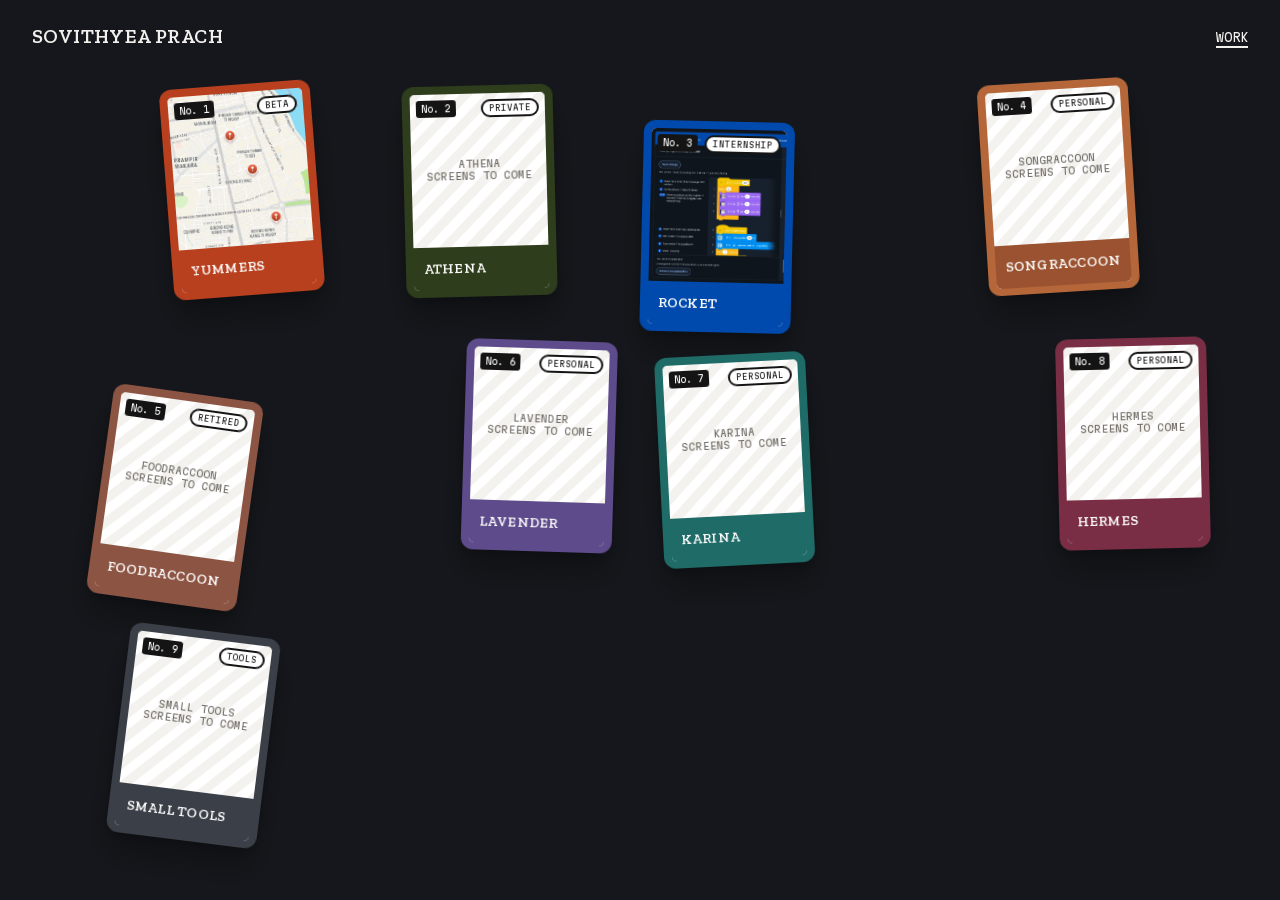
==== index.html @ c25b51db "feat(work): open a card into its store listing Tapping a card, or pressing Enter on it, lifts it int" ====
<!doctype html>
<html lang="en">
<head>
  <meta charset="utf-8">
  <meta name="viewport" content="width=device-width, initial-scale=1">
  <meta name="color-scheme" content="light dark">
  <title>Sovithyea Prach · Work</title>
  <meta name="description" content="Projects by Sovithyea Prach, Computer Science (AI) at Swinburne: Yummers, Athena, a Rocket Academy internship and more, shown as they really are.">
  <link rel="preload" href="assets/fonts/zilla-slab-700.woff2" as="font" type="font/woff2" crossorigin>
  <link rel="stylesheet" href="css/site.css">
  <script type="module" src="js/main.js"></script>
</head>
<body class="ui-dark">
  <header class="top">
    <span class="slab site-name">Sovithyea Prach</span>
    <nav aria-label="Site"><a class="mono" href="./" aria-current="page">WORK</a></nav>
  </header>
  <main>
    <h1 class="visually-hidden">Work</h1>
    <ul class="table" id="cards" aria-label="Projects"></ul>
  </main>
  <section class="panel" id="panel" role="dialog" aria-modal="true" aria-labelledby="panel-title" hidden></section>
</body>
</html>
---- css/site.css ----
/* Fonts: self-hosted, Latin subset (assets/CREDITS.md) */
@font-face { font-family: 'Hanken Grotesk'; font-weight: 400 600; font-display: swap; src: url('../assets/fonts/hanken-grotesk.woff2') format('woff2'); unicode-range: U+0000-00FF, U+0131, U+0152-0153, U+02BB-02BC, U+02C6, U+02DA, U+02DC, U+0304, U+0308, U+0329, U+2000-206F, U+20AC, U+2122, U+2191, U+2193, U+2212, U+2215, U+FEFF, U+FFFD; }
@font-face { font-family: 'Martian Mono'; font-weight: 400 600; font-display: swap; src: url('../assets/fonts/martian-mono.woff2') format('woff2'); unicode-range: U+0000-00FF, U+0131, U+0152-0153, U+02BB-02BC, U+02C6, U+02DA, U+02DC, U+0304, U+0308, U+0329, U+2000-206F, U+20AC, U+2122, U+2191, U+2193, U+2212, U+2215, U+FEFF, U+FFFD; }
@font-face { font-family: 'Zilla Slab'; font-weight: 600; font-display: swap; src: url('../assets/fonts/zilla-slab-600.woff2') format('woff2'); unicode-range: U+0000-00FF, U+0131, U+0152-0153, U+02BB-02BC, U+02C6, U+02DA, U+02DC, U+0304, U+0308, U+0329, U+2000-206F, U+20AC, U+2122, U+2191, U+2193, U+2212, U+2215, U+FEFF, U+FFFD; }
@font-face { font-family: 'Zilla Slab'; font-weight: 700; font-display: swap; src: url('../assets/fonts/zilla-slab-700.woff2') format('woff2'); unicode-range: U+0000-00FF, U+0131, U+0152-0153, U+02BB-02BC, U+02C6, U+02DA, U+02DC, U+0304, U+0308, U+0329, U+2000-206F, U+20AC, U+2122, U+2191, U+2193, U+2212, U+2215, U+FEFF, U+FFFD; }

/* Tokens. The scene sets which ink the UI uses (D012): light ink over dark scenes, dark ink over the day sky.
   Text always sits on a chip or scrim so it reads over photos. */
:root {
  --paper: #ffffff;
  --card-ink: #ffffff;
  --empty-ink: #6f6c66;
  --empty-a: #f4f2ee;
  --empty-b: #ffffff;
  --scene-fallback: #15171c;
}
body.ui-dark  { --ink: #f1f0ec; --sub: #c0c2cc; --panel: #1b1d24; --rule: #f1f0ec; --chip: rgb(15 17 24 / .62); }
body.ui-light { --ink: #141414; --sub: #4d4b47; --panel: #f4f2ee; --rule: #141414; --chip: rgb(255 255 255 / .7); }

*, *::before, *::after { box-sizing: border-box; margin: 0; padding: 0; }
html, body { min-height: 100%; }
body { background: var(--scene-fallback); color: var(--ink); font-family: "Hanken Grotesk", system-ui, sans-serif; -webkit-font-smoothing: antialiased; }
.slab { font-family: "Zilla Slab", Rockwell, Georgia, serif; text-transform: uppercase; letter-spacing: .02em; }
.mono { font-family: "Martian Mono", ui-monospace, Menlo, monospace; }
.visually-hidden { position: absolute; width: 1px; height: 1px; overflow: hidden; clip-path: inset(50%); white-space: nowrap; }
:focus-visible { outline: 3px solid var(--ink); outline-offset: 3px; }

/* Top bar */
.top { position: fixed; inset: 0 0 auto; height: 72px; padding: 0 32px; display: flex; justify-content: space-between; align-items: center; z-index: 30; }
.site-name { font-size: 20px; }
.top nav a { color: var(--ink); text-decoration: none; font-size: 12px; border-bottom: 2px solid var(--ink); padding-bottom: 2px; }

/* The table: a still grid until the physics takes over (and for reduced motion) */
.table { list-style: none; display: flex; flex-wrap: wrap; gap: 24px; padding: 104px 32px 32px; justify-content: center; --cw: clamp(96px, 11.8vw, 190px); }

/* Cards */
.card { display: block; width: var(--cw); height: calc(var(--cw) * 1.4); padding: calc(var(--cw) * .05); border: 0; border-radius: 12px; background: var(--c);
  color: var(--card-ink); text-align: left; font: inherit; cursor: pointer; box-shadow: 0 22px 32px rgb(0 0 0 / .28), 0 4px 8px rgb(0 0 0 / .18); }
.card-in { display: block; position: relative; height: 100%; overflow: hidden; border-radius: 5px; background: var(--paper); }
.card .shot { position: absolute; inset: 0 0 22% 0; width: 100%; height: 78%; object-fit: cover; object-position: center 10%; }
.card .empty { position: absolute; inset: 0 0 22% 0; display: grid; place-items: center; padding: 12px; text-align: center; text-transform: uppercase; font-size: 10px; color: var(--empty-ink);
  background: repeating-linear-gradient(135deg, var(--empty-a) 0 9px, var(--empty-b) 9px 18px); }
.card .name { position: absolute; inset: auto 0 0 0; height: 22%; display: flex; align-items: center; padding: 0 10px; background: var(--band); font-size: calc(var(--cw) * .092); }
.card .no { position: absolute; top: 6px; left: 6px; z-index: 1; padding: 3px 5px; border-radius: 3px; background: #141414; color: #fff; font-size: 9px; }
.card .status { position: absolute; top: 6px; right: 6px; z-index: 1; padding: 2px 6px; border: 2px solid #141414; border-radius: 999px; background: #fff; color: #141414; font-size: 8px; }

/* Once the physics runs, every card is placed by transform from the top-left corner */
.table.live { display: block; padding: 0; }
.table.live .card { position: fixed; top: 0; left: 0; touch-action: none; user-select: none; -webkit-user-select: none; cursor: grab; will-change: transform; z-index: 10; }
.table.live .card.drag { cursor: grabbing; z-index: 20; box-shadow: 0 34px 50px rgb(0 0 0 / .34), 0 6px 10px rgb(0 0 0 / .18); }
.card .shot, .card .empty { pointer-events: none; -webkit-user-drag: none; }

/* An opened card hovers in the corner; the rest fade back and keep drifting */
.table.live .card.open { z-index: 40; cursor: default; box-shadow: 0 30px 50px rgb(0 0 0 / .35); }
body.dim .table.live .card:not(.open) { opacity: .22; }
.table.live .card { transition: opacity .3s, box-shadow .2s; }

/* The store-listing panel (D011) */
.panel { position: fixed; z-index: 35; inset: var(--panel-top) 24px 24px var(--panel-left); overflow-y: auto; overscroll-behavior: contain;
  padding: 32px 36px; border-radius: 16px; background: var(--panel); color: var(--ink); animation: panel-in .45s cubic-bezier(.2,.9,.3,1); }
@keyframes panel-in { from { opacity: 0; transform: translateX(40px); } }
.panel .close { position: absolute; top: 20px; right: 20px; }
.panel .head { display: flex; flex-wrap: wrap; gap: 24px 32px; align-items: flex-end; justify-content: space-between; padding-right: 120px; }
.panel .kick { font-size: 11px; color: var(--sub); text-transform: uppercase; }
.panel h2 { margin-top: 6px; font-size: clamp(36px, 5vw, 64px); line-height: .95; }
.panel .line { margin-top: 10px; max-width: 46ch; font-size: 18px; line-height: 1.4; color: var(--sub); }
.panel .role { margin-top: 10px; font-size: 13px; text-transform: uppercase; }
.panel .links, .panel .steps { display: flex; flex-wrap: wrap; gap: 10px; }
.panel .btn { display: inline-flex; align-items: center; min-height: 44px; padding: 0 16px; border: 2px solid var(--ink); border-radius: 999px; background: none; color: var(--ink);
  font-size: 11px; font-weight: 600; text-transform: uppercase; text-decoration: none; cursor: pointer; }
.panel .links .btn:first-child { background: var(--ink); color: var(--panel); }
.panel .close { min-height: 44px; padding: 0 16px; border: 2px solid var(--ink); border-radius: 999px; background: none; color: var(--ink); font-size: 11px; font-weight: 600; text-transform: uppercase; cursor: pointer; }
.panel .facts { display: grid; grid-template-columns: repeat(auto-fit, minmax(150px, 1fr)); margin-top: 28px; border-block: 2px solid var(--rule); }
.panel .facts div { padding: 12px 12px 12px 0; }
.panel .facts dt { font-size: 11px; color: var(--sub); text-transform: uppercase; }
.panel .facts dd { margin-top: 4px; font-size: 15px; font-weight: 600; }
.panel .shelf { display: flex; gap: 18px; overflow-x: auto; padding: 24px 0 8px; scroll-snap-type: x proximity; }
.frame { flex: none; scroll-snap-align: start; }
.frame img { display: block; height: auto; background: #111; }
.frame.phone img { width: 150px; border: 5px solid #111; border-radius: 22px; }
.frame.desktop { width: 420px; border-radius: 10px; overflow: hidden; background: #2a2c33; }
.frame.desktop .bar { display: flex; gap: 6px; padding: 8px 10px; }
.frame.desktop .bar i { width: 9px; height: 9px; border-radius: 50%; background: #5b5e68; }
.frame.desktop img { width: 100%; }
.frame figcaption { margin-top: 6px; font-size: 10px; color: var(--sub); text-transform: uppercase; }
.frame.desktop figcaption { margin: 0; padding: 6px 10px; background: var(--panel); }
.frame.none { display: grid; place-items: center; width: 150px; aspect-ratio: 828 / 1792; border: 2px dashed var(--sub); border-radius: 22px; color: var(--sub); font-size: 10px; text-transform: uppercase; text-align: center; }
.panel .minis { display: flex; flex-wrap: wrap; gap: 20px; margin-top: 28px; }
.mini { width: 280px; padding: 8px; border-radius: 10px; background: var(--c); }
.mini-in { min-height: 170px; padding: 16px; border-radius: 4px; background: var(--paper); color: #141414; }
.mini .tag { font-size: 9px; color: #5f5c57; }
.mini h3 { margin-top: 4px; font-size: 20px; }
.mini p:not(.tag) { margin-top: 8px; font-size: 14px; line-height: 1.4; }
.mini a { display: inline-block; margin-top: 10px; color: #141414; font-size: 11px; }
.panel .steps { margin-top: 20px; }

.debug { position: fixed; right: 12px; bottom: 12px; z-index: 50; padding: 10px 12px; border-radius: 8px; background: rgb(0 0 0 / .75); color: #9ff0b5; font-size: 11px; line-height: 1.5; white-space: pre; pointer-events: none; }

@media (max-width: 760px) {
  .top { padding: 0 16px; }
  .table { gap: 14px; padding: 88px 16px 24px; }
  .panel { inset: var(--panel-top) 0 0 0; padding: 24px 18px; border-radius: 16px 16px 0 0; }
  .panel .head { padding-right: 0; }
  .panel .close { top: 14px; right: 14px; }
}
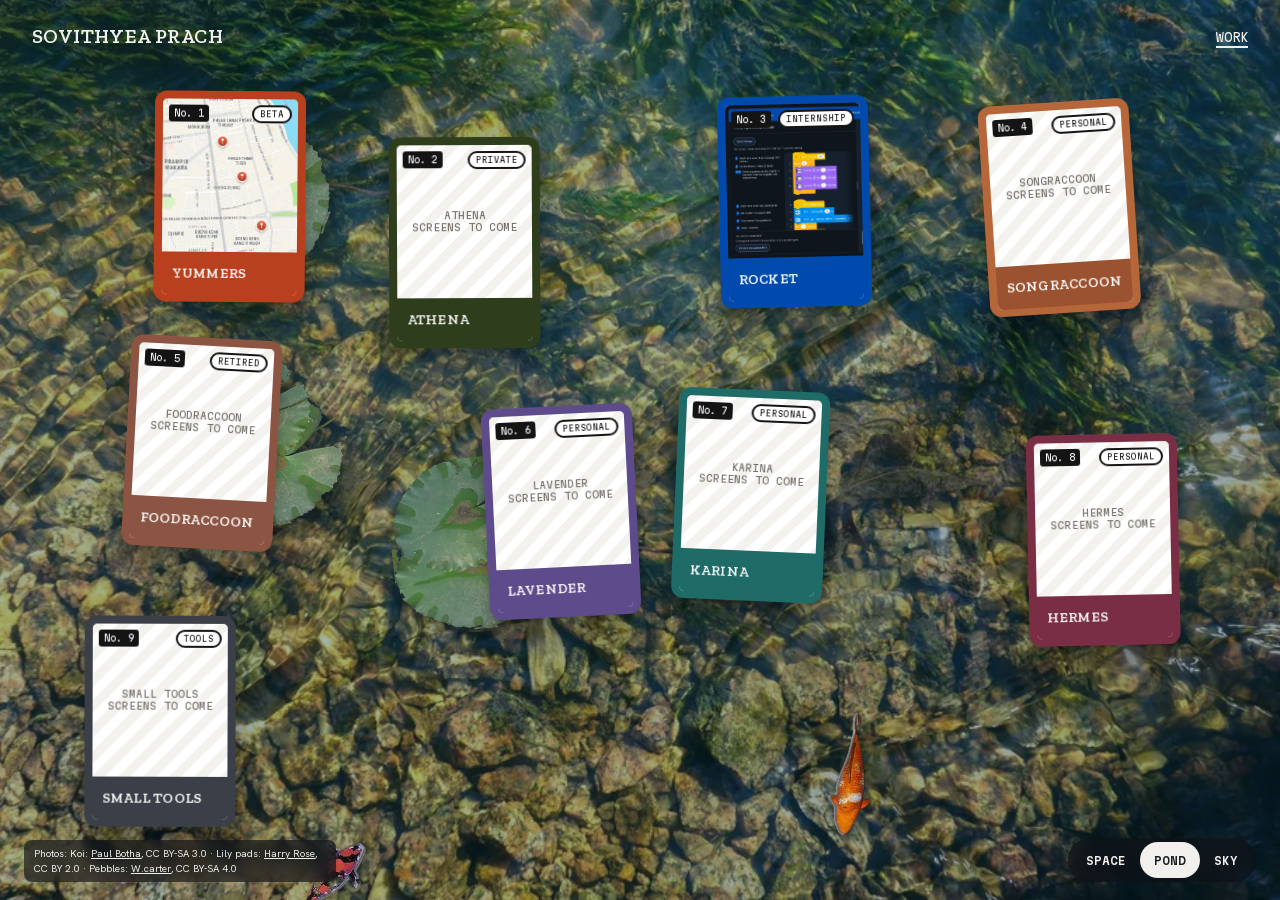
==== commit 6185274b: "feat(scenes): pond, space and sky from real photos The cards now float over one of three scenes, eac" ====
--- a/index.html
+++ b/index.html
@@ -11,6 +11,7 @@
   <script type="module" src="js/main.js"></script>
 </head>
 <body class="ui-dark">
+  <canvas id="scene" aria-hidden="true"></canvas>
   <header class="top">
     <span class="slab site-name">Sovithyea Prach</span>
     <nav aria-label="Site"><a class="mono" href="./" aria-current="page">WORK</a></nav>
@@ -20,5 +21,9 @@
     <ul class="table" id="cards" aria-label="Projects"></ul>
   </main>
   <section class="panel" id="panel" role="dialog" aria-modal="true" aria-labelledby="panel-title" hidden></section>
+  <div class="tools">
+    <div class="seg" role="group" aria-label="Scene" id="scene-switch"></div>
+  </div>
+  <p class="credit chip" id="credit"></p>
 </body>
 </html>
--- a/css/site.css
+++ b/css/site.css
@@ -94,6 +94,20 @@
 .mini a { display: inline-block; margin-top: 10px; color: #141414; font-size: 11px; }
 .panel .steps { margin-top: 20px; }
 
+/* The scene canvas sits under everything */
+#scene { position: fixed; inset: 0; width: 100%; height: 100%; z-index: 0; }
+main { position: relative; z-index: 1; }
+
+/* Chips: UI text over photos always sits on one */
+.chip { background: var(--chip); -webkit-backdrop-filter: blur(8px); backdrop-filter: blur(8px); }
+.tools { position: fixed; right: 24px; bottom: 18px; z-index: 30; display: flex; flex-wrap: wrap; gap: 10px; align-items: center; justify-content: flex-end; }
+.seg { display: flex; padding: 4px; border-radius: 999px; background: var(--chip); -webkit-backdrop-filter: blur(8px); backdrop-filter: blur(8px); }
+.seg button { min-height: 36px; padding: 0 14px; border: 0; border-radius: 999px; background: none; color: var(--ink); font-size: 11px; font-weight: 600; text-transform: uppercase; cursor: pointer; }
+.seg button[aria-pressed="true"] { background: var(--ink); color: var(--panel); }
+.credit { position: fixed; left: 24px; bottom: 18px; z-index: 30; max-width: 52ch; padding: 6px 10px; border-radius: 8px; color: var(--ink); font-size: 10px; line-height: 1.5; }
+.credit a { color: inherit; }
+body.dim .credit, body.dim .tools { z-index: 30; }
+
 .debug { position: fixed; right: 12px; bottom: 12px; z-index: 50; padding: 10px 12px; border-radius: 8px; background: rgb(0 0 0 / .75); color: #9ff0b5; font-size: 11px; line-height: 1.5; white-space: pre; pointer-events: none; }
 
 @media (max-width: 760px) {
@@ -102,4 +116,6 @@
   .panel { inset: var(--panel-top) 0 0 0; padding: 24px 18px; border-radius: 16px 16px 0 0; }
   .panel .head { padding-right: 0; }
   .panel .close { top: 14px; right: 14px; }
+  .tools { left: 12px; right: 12px; bottom: 12px; }
+  .credit { left: 12px; right: 12px; bottom: 64px; max-width: none; }
 }
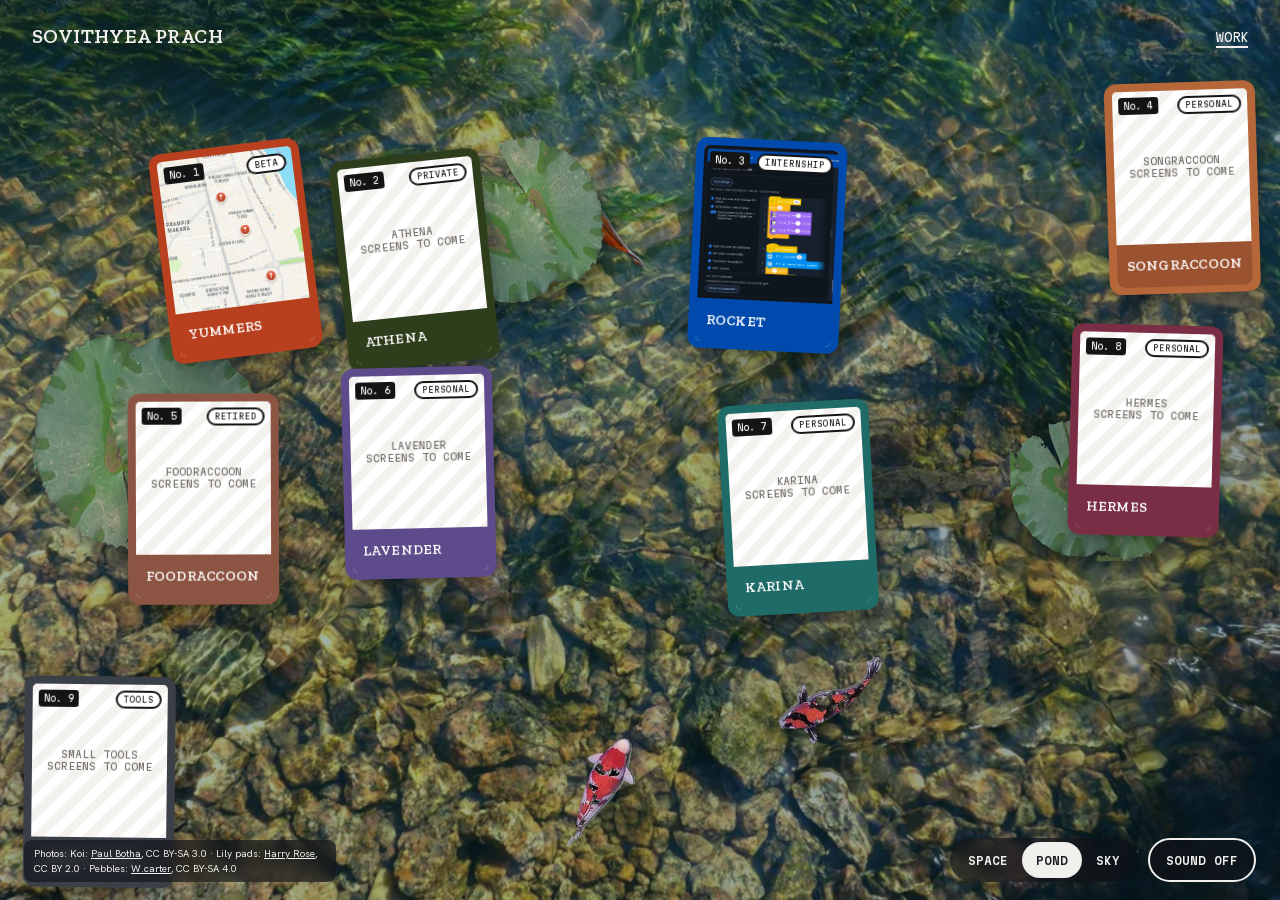
==== commit 067088c4: "feat(sound): the nine picked sounds Sound stays off until the visitor presses Sound: nothing is crea" ====
--- a/index.html
+++ b/index.html
@@ -23,6 +23,7 @@
   <section class="panel" id="panel" role="dialog" aria-modal="true" aria-labelledby="panel-title" hidden></section>
   <div class="tools">
     <div class="seg" role="group" aria-label="Scene" id="scene-switch"></div>
+    <button class="tool mono" type="button" id="sound" aria-pressed="false">Sound off</button>
   </div>
   <p class="credit chip" id="credit"></p>
 </body>
--- a/css/site.css
+++ b/css/site.css
@@ -104,6 +104,7 @@
 .seg { display: flex; padding: 4px; border-radius: 999px; background: var(--chip); -webkit-backdrop-filter: blur(8px); backdrop-filter: blur(8px); }
 .seg button { min-height: 36px; padding: 0 14px; border: 0; border-radius: 999px; background: none; color: var(--ink); font-size: 11px; font-weight: 600; text-transform: uppercase; cursor: pointer; }
 .seg button[aria-pressed="true"] { background: var(--ink); color: var(--panel); }
+.tool { min-height: 44px; padding: 0 16px; border: 2px solid var(--ink); border-radius: 999px; background: var(--chip); color: var(--ink); font-size: 11px; font-weight: 600; text-transform: uppercase; cursor: pointer; -webkit-backdrop-filter: blur(8px); backdrop-filter: blur(8px); }
 .credit { position: fixed; left: 24px; bottom: 18px; z-index: 30; max-width: 52ch; padding: 6px 10px; border-radius: 8px; color: var(--ink); font-size: 10px; line-height: 1.5; }
 .credit a { color: inherit; }
 body.dim .credit, body.dim .tools { z-index: 30; }
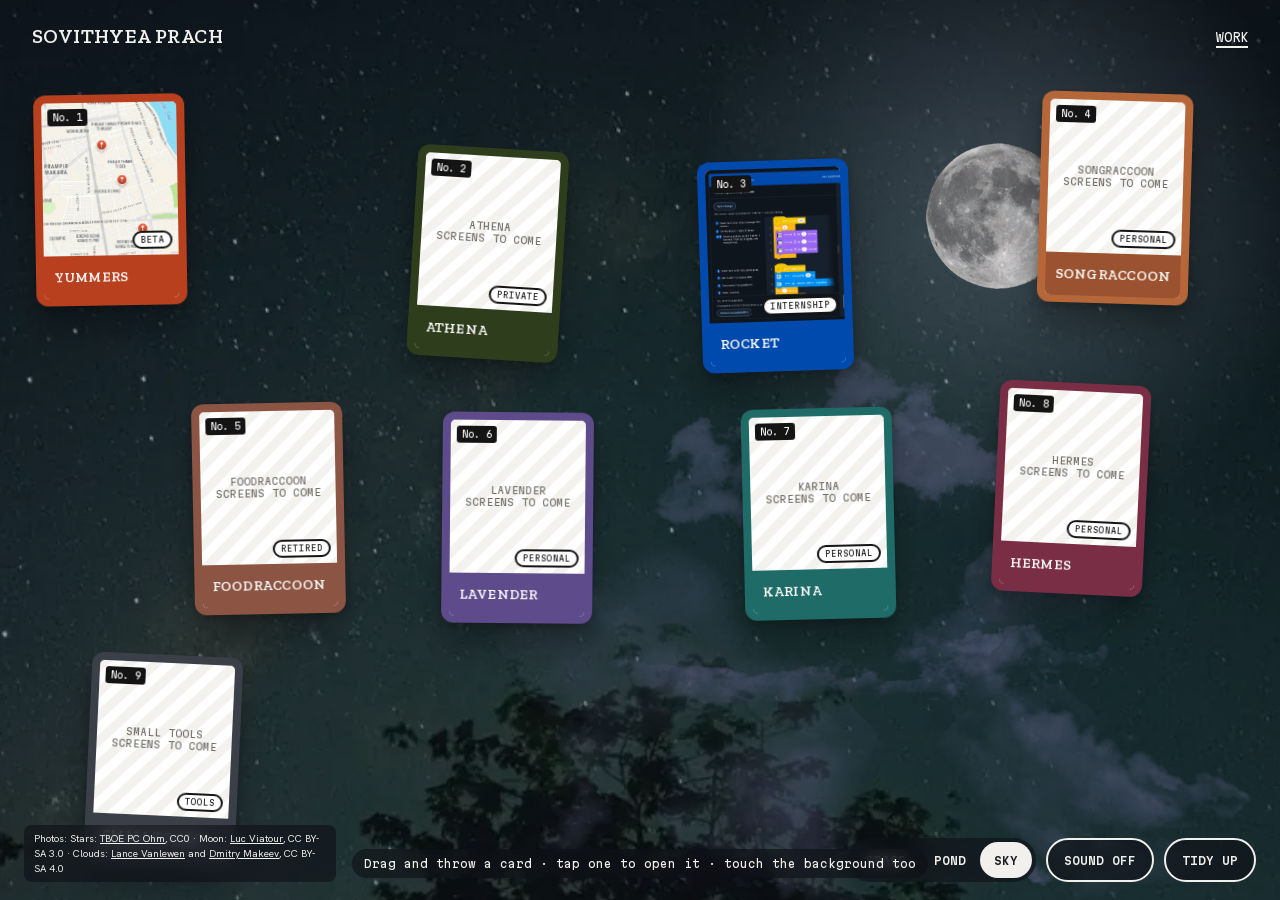
==== commit 7f16dbbf: "feat(work): tidy up, shake to deal and phone layout TIDY UP lines the cards up in rows that hold sti" ====
--- a/index.html
+++ b/index.html
@@ -24,7 +24,10 @@
   <div class="tools">
     <div class="seg" role="group" aria-label="Scene" id="scene-switch"></div>
     <button class="tool mono" type="button" id="sound" aria-pressed="false">Sound off</button>
+    <button class="tool mono" type="button" id="tidy">Tidy up</button>
+    <button class="tool mono" type="button" id="shake" hidden>Enable shake</button>
   </div>
   <p class="credit chip" id="credit"></p>
+  <p class="hint chip mono" id="hint">Drag and throw a card · tap one to open it · touch the background too</p>
 </body>
 </html>
--- a/css/site.css
+++ b/css/site.css
@@ -42,7 +42,7 @@
   background: repeating-linear-gradient(135deg, var(--empty-a) 0 9px, var(--empty-b) 9px 18px); }
 .card .name { position: absolute; inset: auto 0 0 0; height: 22%; display: flex; align-items: center; padding: 0 10px; background: var(--band); font-size: calc(var(--cw) * .092); }
 .card .no { position: absolute; top: 6px; left: 6px; z-index: 1; padding: 3px 5px; border-radius: 3px; background: #141414; color: #fff; font-size: 9px; }
-.card .status { position: absolute; top: 6px; right: 6px; z-index: 1; padding: 2px 6px; border: 2px solid #141414; border-radius: 999px; background: #fff; color: #141414; font-size: 8px; }
+.card .status { position: absolute; right: 6px; bottom: calc(22% + 6px); z-index: 1; padding: 2px 6px; border: 2px solid #141414; border-radius: 999px; background: #fff; color: #141414; font-size: 8px; }
 
 /* Once the physics runs, every card is placed by transform from the top-left corner */
 .table.live { display: block; padding: 0; }
@@ -105,6 +105,9 @@
 .seg button { min-height: 36px; padding: 0 14px; border: 0; border-radius: 999px; background: none; color: var(--ink); font-size: 11px; font-weight: 600; text-transform: uppercase; cursor: pointer; }
 .seg button[aria-pressed="true"] { background: var(--ink); color: var(--panel); }
 .tool { min-height: 44px; padding: 0 16px; border: 2px solid var(--ink); border-radius: 999px; background: var(--chip); color: var(--ink); font-size: 11px; font-weight: 600; text-transform: uppercase; cursor: pointer; -webkit-backdrop-filter: blur(8px); backdrop-filter: blur(8px); }
+.hint { position: fixed; left: 50%; bottom: 22px; z-index: 30; transform: translateX(-50%); padding: 8px 12px; border-radius: 999px; color: var(--ink); font-size: 11px; white-space: nowrap; transition: opacity .6s; pointer-events: none; }
+.hint.gone { opacity: 0; }
+@media (max-width: 1180px) { .hint { bottom: auto; top: 76px; } }
 .credit { position: fixed; left: 24px; bottom: 18px; z-index: 30; max-width: 52ch; padding: 6px 10px; border-radius: 8px; color: var(--ink); font-size: 10px; line-height: 1.5; }
 .credit a { color: inherit; }
 body.dim .credit, body.dim .tools { z-index: 30; }
@@ -117,6 +120,9 @@
   .panel { inset: var(--panel-top) 0 0 0; padding: 24px 18px; border-radius: 16px 16px 0 0; }
   .panel .head { padding-right: 0; }
   .panel .close { top: 14px; right: 14px; }
-  .tools { left: 12px; right: 12px; bottom: 12px; }
+  .tools { left: 12px; right: 12px; bottom: 12px; flex-wrap: nowrap; gap: 8px; }
+  .seg button { padding: 0 10px; font-size: 10px; }
+  .tool { padding: 0 11px; font-size: 10px; }
   .credit { left: 12px; right: 12px; bottom: 64px; max-width: none; }
+  .hint { width: calc(100% - 24px); white-space: normal; text-align: center; border-radius: 12px; }
 }
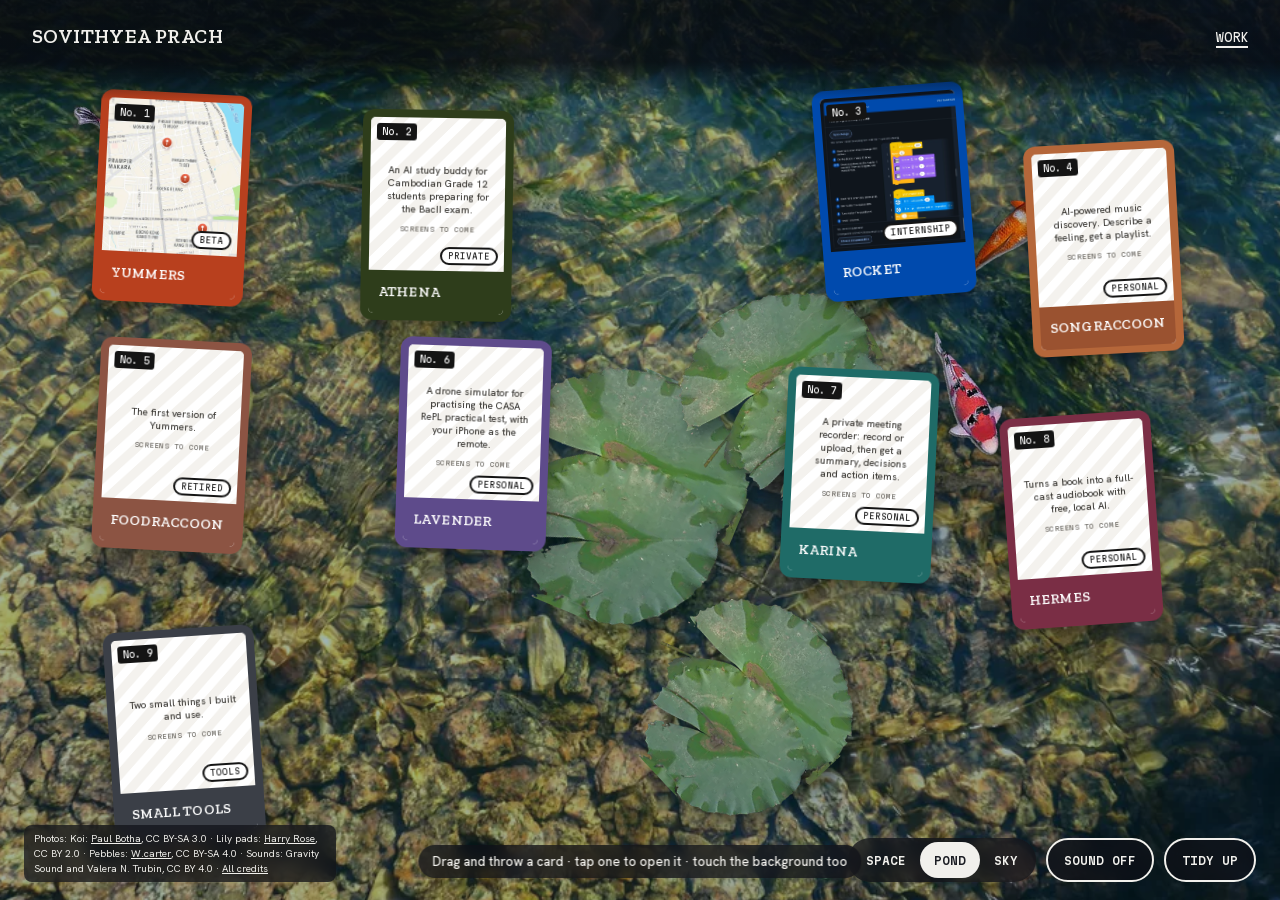
==== commit 80358be6: "docs: phase 1 verification Every criterion re-run with its evidence recorded (V019-V027). Fixes from" ====
--- a/index.html
+++ b/index.html
@@ -28,6 +28,6 @@
     <button class="tool mono" type="button" id="shake" hidden>Enable shake</button>
   </div>
   <p class="credit chip" id="credit"></p>
-  <p class="hint chip mono" id="hint">Drag and throw a card · tap one to open it · touch the background too</p>
+  <p class="hint chip" id="hint">Drag and throw a card · tap one to open it · touch the background too</p>
 </body>
 </html>
--- a/css/site.css
+++ b/css/site.css
@@ -14,8 +14,8 @@
   --empty-b: #ffffff;
   --scene-fallback: #15171c;
 }
-body.ui-dark  { --ink: #f1f0ec; --sub: #c0c2cc; --panel: #1b1d24; --rule: #f1f0ec; --chip: rgb(15 17 24 / .62); }
-body.ui-light { --ink: #141414; --sub: #4d4b47; --panel: #f4f2ee; --rule: #141414; --chip: rgb(255 255 255 / .7); }
+body.ui-dark  { --ink: #f1f0ec; --sub: #c0c2cc; --panel: #1b1d24; --rule: #f1f0ec; --chip: rgb(15 17 24 / .7); --scrim: 8 10 16; }
+body.ui-light { --ink: #141414; --sub: #4d4b47; --panel: #f4f2ee; --rule: #141414; --chip: rgb(255 255 255 / .7); --scrim: 255 255 255; }
 
 *, *::before, *::after { box-sizing: border-box; margin: 0; padding: 0; }
 html, body { min-height: 100%; }
@@ -28,6 +28,9 @@
 /* Top bar */
 .top { position: fixed; inset: 0 0 auto; height: 72px; padding: 0 32px; display: flex; justify-content: space-between; align-items: center; z-index: 30; }
 .site-name { font-size: 20px; }
+/* A scrim behind the top bar so its text reads over any photo (criterion 15) */
+.top::before { content: ""; position: absolute; inset: 0 0 -28px; z-index: -1; pointer-events: none;
+  background: linear-gradient(rgb(var(--scrim) / .82) 0 62%, rgb(var(--scrim) / 0)); }
 .top nav a { color: var(--ink); text-decoration: none; font-size: 12px; border-bottom: 2px solid var(--ink); padding-bottom: 2px; }
 
 /* The table: a still grid until the physics takes over (and for reduced motion) */
@@ -38,8 +41,10 @@
   color: var(--card-ink); text-align: left; font: inherit; cursor: pointer; box-shadow: 0 22px 32px rgb(0 0 0 / .28), 0 4px 8px rgb(0 0 0 / .18); }
 .card-in { display: block; position: relative; height: 100%; overflow: hidden; border-radius: 5px; background: var(--paper); }
 .card .shot { position: absolute; inset: 0 0 22% 0; width: 100%; height: 78%; object-fit: cover; object-position: center 10%; }
-.card .empty { position: absolute; inset: 0 0 22% 0; display: grid; place-items: center; padding: 12px; text-align: center; text-transform: uppercase; font-size: 10px; color: var(--empty-ink);
+.card .empty { position: absolute; inset: 0 0 22% 0; display: flex; flex-direction: column; justify-content: center; gap: 8px; padding: max(20px, 16%) 9% 9%; text-align: center; /* top room clears the No. badge */ color: var(--empty-ink);
   background: repeating-linear-gradient(135deg, var(--empty-a) 0 9px, var(--empty-b) 9px 18px); }
+.card .empty-line { display: -webkit-box; -webkit-box-orient: vertical; -webkit-line-clamp: 5; overflow: hidden; color: #3d3b37; font-size: max(9px, calc(var(--cw) * .066)); font-weight: 500; line-height: 1.3; }
+.card .empty .mono { font-size: max(7px, calc(var(--cw) * .045)); text-transform: uppercase; }
 .card .name { position: absolute; inset: auto 0 0 0; height: 22%; display: flex; align-items: center; padding: 0 10px; background: var(--band); font-size: calc(var(--cw) * .092); }
 .card .no { position: absolute; top: 6px; left: 6px; z-index: 1; padding: 3px 5px; border-radius: 3px; background: #141414; color: #fff; font-size: 9px; }
 .card .status { position: absolute; right: 6px; bottom: calc(22% + 6px); z-index: 1; padding: 2px 6px; border: 2px solid #141414; border-radius: 999px; background: #fff; color: #141414; font-size: 8px; }
@@ -61,10 +66,12 @@
 @keyframes panel-in { from { opacity: 0; transform: translateX(40px); } }
 .panel .close { position: absolute; top: 20px; right: 20px; }
 .panel .head { display: flex; flex-wrap: wrap; gap: 24px 32px; align-items: flex-end; justify-content: space-between; padding-right: 120px; }
-.panel .kick { font-size: 11px; color: var(--sub); text-transform: uppercase; }
-.panel h2 { margin-top: 6px; font-size: clamp(36px, 5vw, 64px); line-height: .95; }
+/* the number sits on the name's own line, in the card's badge style (D011) */
+.panel .name-row { display: flex; flex-wrap: wrap; align-items: center; gap: 8px 14px; }
+.panel .no-badge { padding: 4px 8px; border-radius: 4px; background: var(--band, var(--c)); color: #fff; font-size: 11px; white-space: nowrap; }
+.panel h2 { font-size: clamp(36px, 5vw, 64px); line-height: .95; }
 .panel .line { margin-top: 10px; max-width: 46ch; font-size: 18px; line-height: 1.4; color: var(--sub); }
-.panel .role { margin-top: 10px; font-size: 13px; text-transform: uppercase; }
+.panel .role { margin-top: 10px; font-size: 15px; font-weight: 600; }
 .panel .links, .panel .steps { display: flex; flex-wrap: wrap; gap: 10px; }
 .panel .btn { display: inline-flex; align-items: center; min-height: 44px; padding: 0 16px; border: 2px solid var(--ink); border-radius: 999px; background: none; color: var(--ink);
   font-size: 11px; font-weight: 600; text-transform: uppercase; text-decoration: none; cursor: pointer; }
@@ -72,18 +79,19 @@
 .panel .close { min-height: 44px; padding: 0 16px; border: 2px solid var(--ink); border-radius: 999px; background: none; color: var(--ink); font-size: 11px; font-weight: 600; text-transform: uppercase; cursor: pointer; }
 .panel .facts { display: grid; grid-template-columns: repeat(auto-fit, minmax(150px, 1fr)); margin-top: 28px; border-block: 2px solid var(--rule); }
 .panel .facts div { padding: 12px 12px 12px 0; }
-.panel .facts dt { font-size: 11px; color: var(--sub); text-transform: uppercase; }
-.panel .facts dd { margin-top: 4px; font-size: 15px; font-weight: 600; }
-.panel .shelf { display: flex; gap: 18px; overflow-x: auto; padding: 24px 0 8px; scroll-snap-type: x proximity; }
+.panel .facts dt { font-family: "Martian Mono", ui-monospace, monospace; font-size: 11px; color: var(--sub); text-transform: uppercase; }
+.panel .facts dd { margin-top: 4px; font-size: 16px; font-weight: 600; line-height: 1.3; }
+.panel .facts dd.num { font-family: "Martian Mono", ui-monospace, monospace; font-size: 15px; }
+.panel .shelf { display: flex; align-items: flex-start; gap: 18px; overflow-x: auto; padding: 24px 0 8px; scroll-snap-type: x proximity; }
 .frame { flex: none; scroll-snap-align: start; }
 .frame img { display: block; height: auto; background: #111; }
 .frame.phone img { width: 150px; border: 5px solid #111; border-radius: 22px; }
-.frame.desktop { width: 420px; border-radius: 10px; overflow: hidden; background: #2a2c33; }
-.frame.desktop .bar { display: flex; gap: 6px; padding: 8px 10px; }
+.frame.desktop { width: 420px; }
+.frame.desktop .bar { display: flex; gap: 6px; padding: 8px 10px; border-radius: 10px 10px 0 0; background: #2a2c33; }
 .frame.desktop .bar i { width: 9px; height: 9px; border-radius: 50%; background: #5b5e68; }
-.frame.desktop img { width: 100%; }
+.frame.desktop img { width: 100%; border-radius: 0 0 10px 10px; }
 .frame figcaption { margin-top: 6px; font-size: 10px; color: var(--sub); text-transform: uppercase; }
-.frame.desktop figcaption { margin: 0; padding: 6px 10px; background: var(--panel); }
+.frame.desktop figcaption { margin-top: 6px; }
 .frame.none { display: grid; place-items: center; width: 150px; aspect-ratio: 828 / 1792; border: 2px dashed var(--sub); border-radius: 22px; color: var(--sub); font-size: 10px; text-transform: uppercase; text-align: center; }
 .panel .minis { display: flex; flex-wrap: wrap; gap: 20px; margin-top: 28px; }
 .mini { width: 280px; padding: 8px; border-radius: 10px; background: var(--c); }
@@ -105,12 +113,13 @@
 .seg button { min-height: 36px; padding: 0 14px; border: 0; border-radius: 999px; background: none; color: var(--ink); font-size: 11px; font-weight: 600; text-transform: uppercase; cursor: pointer; }
 .seg button[aria-pressed="true"] { background: var(--ink); color: var(--panel); }
 .tool { min-height: 44px; padding: 0 16px; border: 2px solid var(--ink); border-radius: 999px; background: var(--chip); color: var(--ink); font-size: 11px; font-weight: 600; text-transform: uppercase; cursor: pointer; -webkit-backdrop-filter: blur(8px); backdrop-filter: blur(8px); }
-.hint { position: fixed; left: 50%; bottom: 22px; z-index: 30; transform: translateX(-50%); padding: 8px 12px; border-radius: 999px; color: var(--ink); font-size: 11px; white-space: nowrap; transition: opacity .6s; pointer-events: none; }
+.hint { position: fixed; left: 50%; bottom: 22px; z-index: 30; transform: translateX(-50%); padding: 8px 14px; border-radius: 999px; color: var(--ink); font-size: 13px; font-weight: 500; white-space: nowrap; transition: opacity .6s; pointer-events: none; }
 .hint.gone { opacity: 0; }
 @media (max-width: 1180px) { .hint { bottom: auto; top: 76px; } }
 .credit { position: fixed; left: 24px; bottom: 18px; z-index: 30; max-width: 52ch; padding: 6px 10px; border-radius: 8px; color: var(--ink); font-size: 10px; line-height: 1.5; }
 .credit a { color: inherit; }
-body.dim .credit, body.dim .tools { z-index: 30; }
+body.dim .credit { max-width: calc(var(--panel-left) - 40px); } /* stay clear of the open panel */
+body.dim .tools { visibility: hidden; } /* the panel covers this corner; no slivers under its edge */
 
 .debug { position: fixed; right: 12px; bottom: 12px; z-index: 50; padding: 10px 12px; border-radius: 8px; background: rgb(0 0 0 / .75); color: #9ff0b5; font-size: 11px; line-height: 1.5; white-space: pre; pointer-events: none; }
 
@@ -125,4 +134,9 @@
   .tool { padding: 0 11px; font-size: 10px; }
   .credit { left: 12px; right: 12px; bottom: 64px; max-width: none; }
   .hint { width: calc(100% - 24px); white-space: normal; text-align: center; border-radius: 12px; }
+  body.dim .credit { display: none; } /* the sheet covers it on phones */
+  /* small phone cards: clear the No. badge and the status pill, and clamp the line with an ellipsis */
+  .card .empty { padding: 26px 7px; gap: 5px; }
+  .card .empty-line { -webkit-line-clamp: 2; font-size: 9px; }
+  .card .empty .mono { font-size: 7px; }
 }
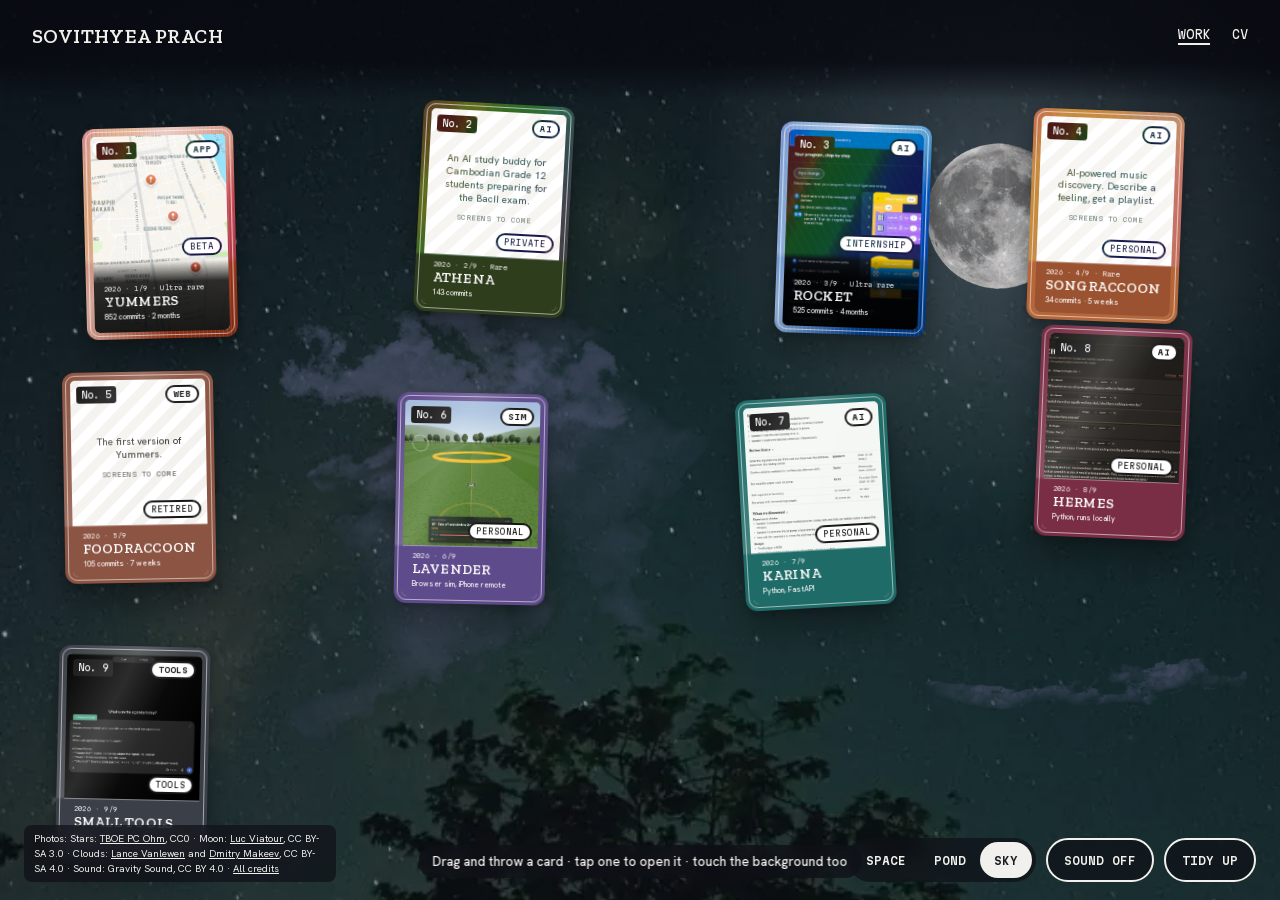
==== commit 6918ee62: "feat(pages): the CV, as a PDF linked from the top bar Vith asked for the public CV on the site. It i" ====
--- a/index.html
+++ b/index.html
@@ -14,7 +14,7 @@
   <canvas id="scene" aria-hidden="true"></canvas>
   <header class="top">
     <span class="slab site-name">Sovithyea Prach</span>
-    <nav aria-label="Site"><a class="mono" href="./" aria-current="page">WORK</a></nav>
+    <nav aria-label="Site"><a class="mono" href="./" aria-current="page">WORK</a><a class="mono" href="assets/cv.pdf" target="_blank" rel="noopener">CV</a></nav>
   </header>
   <main>
     <h1 class="visually-hidden">Work</h1>
--- a/css/site.css
+++ b/css/site.css
@@ -31,7 +31,9 @@
 /* A scrim behind the top bar so its text reads over any photo (criterion 15) */
 .top::before { content: ""; position: absolute; inset: 0 0 -28px; z-index: -1; pointer-events: none;
   background: linear-gradient(rgb(var(--scrim) / .82) 0 62%, rgb(var(--scrim) / 0)); }
-.top nav a { color: var(--ink); text-decoration: none; font-size: 12px; border-bottom: 2px solid var(--ink); padding-bottom: 2px; }
+.top nav { display: flex; gap: 22px; }
+.top nav a { color: var(--ink); text-decoration: none; font-size: 12px; border-bottom: 2px solid transparent; padding-bottom: 2px; }
+.top nav a[aria-current] { border-bottom-color: var(--ink); }
 
 /* The table: a still grid until the physics takes over (and for reduced motion) */
 .table { list-style: none; display: flex; flex-wrap: wrap; gap: 24px; padding: 104px 32px 32px; justify-content: center; --cw: clamp(96px, 11.8vw, 190px); }
@@ -40,14 +42,50 @@
 .card { display: block; width: var(--cw); height: calc(var(--cw) * 1.4); padding: calc(var(--cw) * .05); border: 0; border-radius: 12px; background: var(--c);
   color: var(--card-ink); text-align: left; font: inherit; cursor: pointer; box-shadow: 0 22px 32px rgb(0 0 0 / .28), 0 4px 8px rgb(0 0 0 / .18); }
 .card-in { display: block; position: relative; height: 100%; overflow: hidden; border-radius: 5px; background: var(--paper); }
-.card .shot { position: absolute; inset: 0 0 22% 0; width: 100%; height: 78%; object-fit: cover; object-position: center 10%; }
-.card .empty { position: absolute; inset: 0 0 22% 0; display: flex; flex-direction: column; justify-content: center; gap: 8px; padding: max(20px, 16%) 9% 9%; text-align: center; /* top room clears the No. badge */ color: var(--empty-ink);
+.card .shot { position: absolute; inset: 0 0 26% 0; width: 100%; height: 74%; object-fit: cover; object-position: center 10%; }
+.card .empty { position: absolute; inset: 0 0 26% 0; display: flex; flex-direction: column; justify-content: center; gap: 8px; padding: max(20px, 16%) 9% 9%; text-align: center; /* top room clears the No. badge */ color: var(--empty-ink);
   background: repeating-linear-gradient(135deg, var(--empty-a) 0 9px, var(--empty-b) 9px 18px); }
 .card .empty-line { display: -webkit-box; -webkit-box-orient: vertical; -webkit-line-clamp: 5; overflow: hidden; color: #3d3b37; font-size: max(9px, calc(var(--cw) * .066)); font-weight: 500; line-height: 1.3; }
 .card .empty .mono { font-size: max(7px, calc(var(--cw) * .045)); text-transform: uppercase; }
-.card .name { position: absolute; inset: auto 0 0 0; height: 22%; display: flex; align-items: center; padding: 0 10px; background: var(--band); font-size: calc(var(--cw) * .092); }
+.card .name { position: absolute; inset: auto 0 0 0; height: 26%; display: flex; align-items: center; padding: 0 10px; background: var(--band); font-size: calc(var(--cw) * .092); }
 .card .no { position: absolute; top: 6px; left: 6px; z-index: 1; padding: 3px 5px; border-radius: 3px; background: #141414; color: #fff; font-size: 9px; }
-.card .status { position: absolute; right: 6px; bottom: calc(22% + 6px); z-index: 1; padding: 2px 6px; border: 2px solid #141414; border-radius: 999px; background: #fff; color: #141414; font-size: 8px; }
+.card .status { position: absolute; right: 6px; bottom: calc(26% + 6px); z-index: 1; padding: 2px 6px; border: 2px solid #141414; border-radius: 999px; background: #fff; color: #141414; font-size: 8px; }
+
+/* The light position is animatable, so an open card's finish can keep catching the light (D030) */
+@property --sx { syntax: '<percentage>'; inherits: true; initial-value: 70%; }
+@property --sy { syntax: '<percentage>'; inherits: true; initial-value: 30%; }
+
+/* Printed-card finishes (D026): a thin inner keyline, a set line above the name, and a sheen that answers
+   the cursor and a dragged card's tilt. Neither moves on its own. */
+.card { position: relative; }
+.card::before { content: ""; position: absolute; inset: calc(var(--cw) * .022); z-index: 2; border: 1px solid rgb(255 255 255 / .55); border-radius: 9px; pointer-events: none; }
+.card::after { content: ""; position: absolute; inset: 0; z-index: 3; border-radius: 12px; pointer-events: none; mix-blend-mode: screen;
+  background: linear-gradient(115deg, transparent 34%, rgb(255 255 255 / .38) 46%, rgb(255 255 255 / .08) 53%, transparent 62%);
+  background-size: 260% 260%; background-position: var(--sx, 70%) var(--sy, 30%); opacity: var(--so, .45); transition: opacity .25s; }
+.card:hover, .card.drag { --so: 1; }
+/* every finish stays off the name band, so the white name keeps its contrast (criterion 15) */
+.card::after { -webkit-mask: linear-gradient(#000 0 calc(74% - 4px), transparent calc(74% - 1px)); mask: linear-gradient(#000 0 calc(74% - 4px), transparent calc(74% - 1px)); }
+.card-in { box-shadow: inset 0 0 0 1px rgb(0 0 0 / .2); }
+.card .name { flex-direction: column; align-items: flex-start; justify-content: center; gap: 1px; box-shadow: inset 0 1px 0 rgb(255 255 255 / .35); }
+.card .set { font-size: calc(var(--cw) * .042); letter-spacing: .06em; opacity: .8; text-transform: none; }
+.card .stat { font: 500 calc(var(--cw) * .05) "Hanken Grotesk", system-ui, sans-serif; letter-spacing: 0; text-transform: none; opacity: .92; }
+.card .type { position: absolute; top: 6px; right: 6px; z-index: 1; padding: 2px 6px; border: 2px solid #141414; border-radius: 999px; background: #fff; color: #141414; font-size: 8px; font-weight: 600; }
+
+/* Rarity (D027): the rarer the card, the richer its finish. Common keeps the soft sheen above. */
+.card.rare::after, .card.ultra::after { mix-blend-mode: color-dodge; opacity: var(--so, .55);
+  background: linear-gradient(115deg, transparent 18%, rgb(255 60 160 / .42) 32%, rgb(255 220 40 / .42) 40%, rgb(40 255 170 / .42) 48%, rgb(40 170 255 / .42) 56%, rgb(170 70 255 / .42) 64%, transparent 80%),
+    repeating-linear-gradient(60deg, rgb(255 255 255 / .06) 0 2px, transparent 2px 7px);
+  background-size: 240% 240%, auto; background-position: var(--sx, 70%) var(--sy, 30%), 0 0; }
+/* Ultra rare (D028): full art, a brushed-metal border in the project's colour, and a lean toward the mouse (table.js). No foil. */
+/* ultra rare also wears the rainbow foil (D030), kept above the name's dark fade so the white name stays readable */
+.card.ultra::after { -webkit-mask: linear-gradient(#000 0 calc(64% - 4px), transparent calc(64% + 2px)); mask: linear-gradient(#000 0 calc(64% - 4px), transparent calc(64% + 2px)); }
+.card.ultra { background:
+    linear-gradient(115deg, transparent 30%, rgb(255 255 255 / .55) 46%, transparent 62%) var(--sx, 70%) var(--sy, 30%) / 240% 240%,
+    repeating-linear-gradient(90deg, rgb(255 255 255 / .09) 0 1px, rgb(0 0 0 / .08) 1px 2px, transparent 2px 4px),
+    linear-gradient(160deg, color-mix(in srgb, var(--c) 70%, #fff), var(--c) 45%, color-mix(in srgb, var(--c) 70%, #000)); }
+.card.ultra .shot { inset: 0; height: 100%; transform: translate(var(--px, 0px), var(--py, 0px)) scale(1.06); transition: transform .15s ease-out; }
+.card.ultra .name { height: 36%; justify-content: flex-end; padding-bottom: 8%; background: linear-gradient(rgb(0 0 0 / 0), rgb(0 0 0 / .82) 30%, rgb(0 0 0 / .9)); box-shadow: none; }
+.card.ultra .status { bottom: calc(36% + 4px); }
 
 /* Once the physics runs, every card is placed by transform from the top-left corner */
 .table.live { display: block; padding: 0; }
@@ -56,7 +94,13 @@
 .card .shot, .card .empty { pointer-events: none; -webkit-user-drag: none; }
 
 /* An opened card hovers in the corner; the rest fade back and keep drifting */
-.table.live .card.open { z-index: 40; cursor: default; box-shadow: 0 30px 50px rgb(0 0 0 / .35); }
+.table.live .card.open { z-index: 40; cursor: default; --so: 1; box-shadow: 0 30px 50px rgb(0 0 0 / .35), 0 0 26px 2px color-mix(in srgb, var(--c) 45%, transparent);
+  animation: open-glow .9s ease-out, glint 3.6s ease-in-out .2s infinite; }
+/* lifting into the corner: a glow in the card's own colour, then a light that keeps sweeping across it */
+@keyframes open-glow { 0% { box-shadow: 0 30px 50px rgb(0 0 0 / .35), 0 0 0 0 color-mix(in srgb, var(--c) 0%, transparent); }
+  35% { box-shadow: 0 30px 50px rgb(0 0 0 / .35), 0 0 60px 14px color-mix(in srgb, var(--c) 75%, transparent); } }
+@keyframes glint { 0%, 100% { --sx: 115%; --sy: 0%; } 50% { --sx: -15%; --sy: 100%; } }
+@media (prefers-reduced-motion: reduce) { .table.live .card.open { animation: none; } }
 body.dim .table.live .card:not(.open) { opacity: .22; }
 .table.live .card { transition: opacity .3s, box-shadow .2s; }
 
@@ -109,9 +153,27 @@
 /* Chips: UI text over photos always sits on one */
 .chip { background: var(--chip); -webkit-backdrop-filter: blur(8px); backdrop-filter: blur(8px); }
 .tools { position: fixed; right: 24px; bottom: 18px; z-index: 30; display: flex; flex-wrap: wrap; gap: 10px; align-items: center; justify-content: flex-end; }
-.seg { display: flex; padding: 4px; border-radius: 999px; background: var(--chip); -webkit-backdrop-filter: blur(8px); backdrop-filter: blur(8px); }
+.seg { position: relative; display: flex; padding: 4px; border-radius: 999px; background: var(--chip); -webkit-backdrop-filter: blur(8px); backdrop-filter: blur(8px); }
 .seg button { min-height: 36px; padding: 0 14px; border: 0; border-radius: 999px; background: none; color: var(--ink); font-size: 11px; font-weight: 600; text-transform: uppercase; cursor: pointer; }
-.seg button[aria-pressed="true"] { background: var(--ink); color: var(--panel); }
+.seg button { position: relative; z-index: 1; transition: color .25s; }
+.seg button[aria-pressed="true"] { color: var(--panel); }
+/* the highlight slides to the chosen scene (main.js sets its place) */
+.seg .thumb { position: absolute; top: 4px; bottom: 4px; left: 0; border-radius: 999px; background: var(--ink); }
+.seg.ready .thumb { transition: transform .38s cubic-bezier(.3, 1.35, .5, 1), width .38s cubic-bezier(.3, 1.35, .5, 1); }
+
+/* Button presses (D029): a quick squeeze and a springy return; Sound ripples when it turns on; Tidy up wiggles */
+.seg button, .tool, .panel .btn, .panel .close, .mini a { transition: transform .22s cubic-bezier(.3, 1.6, .5, 1), background-color .2s, color .2s; }
+.seg button:active, .tool:active, .panel .btn:active, .panel .close:active { transform: scale(.9); transition-duration: .06s; }
+.tool { position: relative; }
+.tool.ripple::after { content: ""; position: absolute; inset: -2px; border-radius: 999px; border: 2px solid var(--ink); animation: ripple .6s ease-out forwards; pointer-events: none; }
+@keyframes ripple { to { inset: -14px; opacity: 0; } }
+.tool.wiggle { animation: wiggle .5s ease-in-out; }
+@keyframes wiggle { 20% { transform: rotate(-6deg); } 40% { transform: rotate(5deg); } 60% { transform: rotate(-3deg); } 80% { transform: rotate(2deg); } }
+@media (prefers-reduced-motion: reduce) {
+  .seg.ready .thumb, .seg button, .tool, .panel .btn, .panel .close, .mini a { transition: background-color .2s, color .2s; }
+  .seg button:active, .tool:active, .panel .btn:active, .panel .close:active { transform: none; }
+  .tool.ripple::after, .tool.wiggle { animation: none; }
+}
 .tool { min-height: 44px; padding: 0 16px; border: 2px solid var(--ink); border-radius: 999px; background: var(--chip); color: var(--ink); font-size: 11px; font-weight: 600; text-transform: uppercase; cursor: pointer; -webkit-backdrop-filter: blur(8px); backdrop-filter: blur(8px); }
 .hint { position: fixed; left: 50%; bottom: 22px; z-index: 30; transform: translateX(-50%); padding: 8px 14px; border-radius: 999px; color: var(--ink); font-size: 13px; font-weight: 500; white-space: nowrap; transition: opacity .6s; pointer-events: none; }
 .hint.gone { opacity: 0; }
@@ -137,6 +199,8 @@
   body.dim .credit { display: none; } /* the sheet covers it on phones */
   /* small phone cards: clear the No. badge and the status pill, and clamp the line with an ellipsis */
   .card .empty { padding: 26px 7px; gap: 5px; }
+  .card .type { font-size: 7px; padding: 1px 5px; }
+  .card .stat { display: none; } /* too small to read on phone cards; it's in the panel's facts */
   .card .empty-line { -webkit-line-clamp: 2; font-size: 9px; }
-  .card .empty .mono { font-size: 7px; }
+  .card .empty .mono { font-size: 7px; white-space: nowrap; }
 }
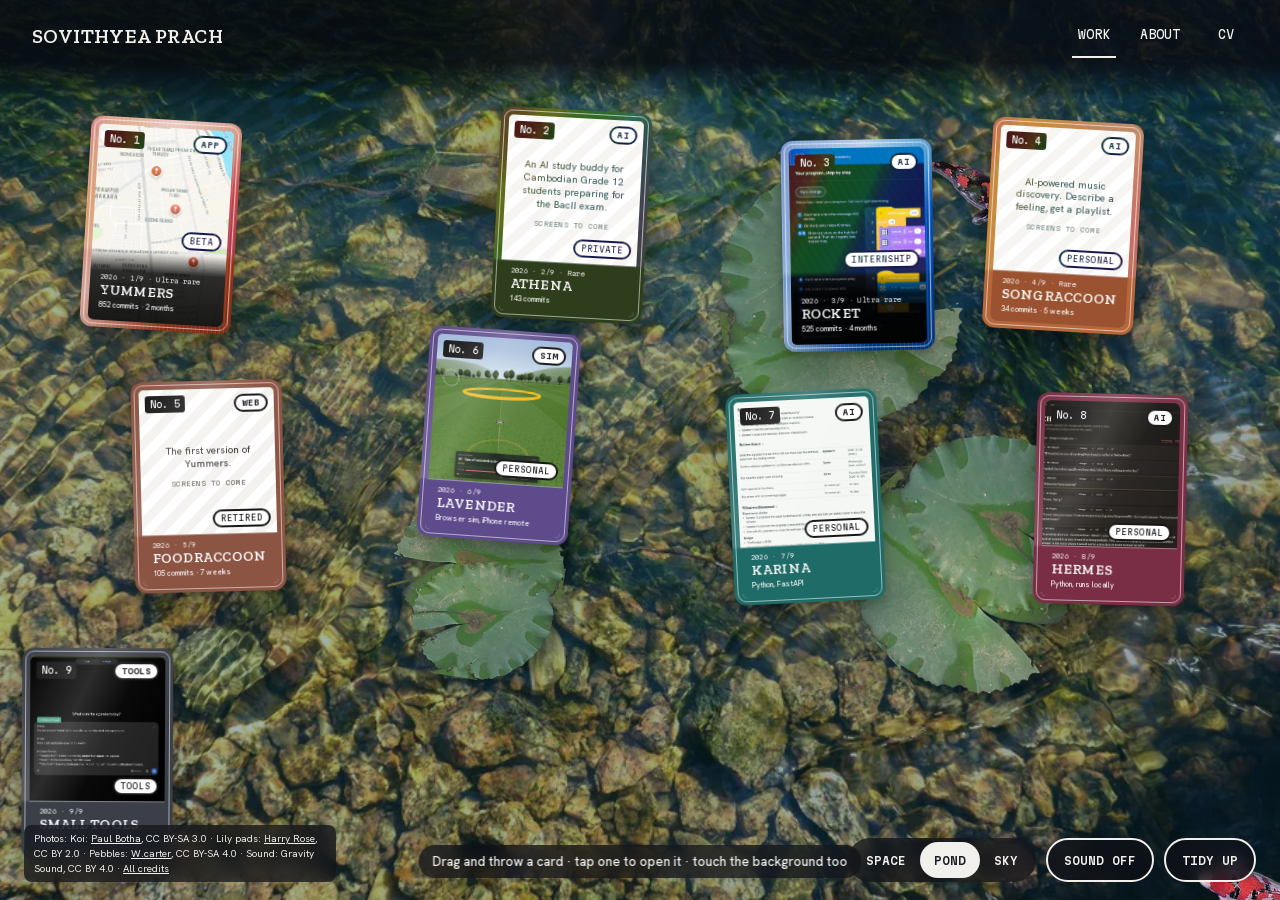
==== commit d3b37a3d: "feat(pages): About page with drifting skill icons Vith asked for the skills on the site now ("add th" ====
--- a/index.html
+++ b/index.html
@@ -14,7 +14,7 @@
   <canvas id="scene" aria-hidden="true"></canvas>
   <header class="top">
     <span class="slab site-name">Sovithyea Prach</span>
-    <nav aria-label="Site"><a class="mono" href="./" aria-current="page">WORK</a><a class="mono" href="assets/cv.pdf" target="_blank" rel="noopener">CV</a></nav>
+    <nav aria-label="Site"><a class="mono" href="./" aria-current="page">WORK</a><a class="mono" href="about/">ABOUT</a><a class="mono" href="assets/cv.pdf" target="_blank" rel="noopener">CV</a></nav>
   </header>
   <main>
     <h1 class="visually-hidden">Work</h1>
--- a/css/site.css
+++ b/css/site.css
@@ -204,3 +204,94 @@
   .card .empty-line { -webkit-line-clamp: 2; font-size: 9px; }
   .card .empty .mono { font-size: 7px; white-space: nowrap; }
 }
+
+/* Reading pages (D044): About. They follow the visitor's light or dark setting (D003), not a scene. */
+:root {
+  --vith: #2a2d35; /* Vith's player card; the colour is still open (spec, open question 2) */
+  --p-yummers: #b8401e; --p-athena: #2e3d1b; --p-rocket: #004aad; --p-songraccoon: #9a5230; --p-foodraccoon: #8c5443;
+  --p-lavender: #5e4b8b; --p-karina: #1f6b67; --p-hermes: #7a2e45; --p-tools: #3b3f47; --p-repo: #24292f;
+  /* the tools' own colours, from Simple Icons' data (assets/CREDITS.md) */
+  --b-python: #3776ab; --b-typescript: #3178c6; --b-postgresql: #4169e1; --b-react: #61dafb; --b-next: #000000; --b-fastapi: #009688;
+  --b-supabase: #3fcf8e; --b-cloudflare: #f38020; --b-claude: #d97757; --b-ollama: #000000; --b-xgboost: #1a5d8f; --b-sklearn: #f7931e;
+  --b-pandas: #150458; --b-tensorflow: #ff6f00; --b-kotlin: #7f52ff; --b-go: #00add8;
+  --on-light-brand: #141414; --on-brand: #ffffff;
+}
+body.page { --ink: #141414; --sub: #4d4b47; --panel: #f4f2ee; --rule: #141414; --chip: rgb(255 255 255 / .7); --scrim: 244 242 238;
+  --bg: #f4f2ee; --surface: #ffffff; --line: rgb(20 20 20 / .14); background: var(--bg); }
+@media (prefers-color-scheme: dark) {
+  body.page { --ink: #f1f0ec; --sub: #c0c2cc; --panel: #1b1d24; --rule: #f1f0ec; --chip: rgb(15 17 24 / .7); --scrim: 17 19 24;
+    --bg: #111318; --surface: #1b1d24; --line: rgb(241 240 236 / .16); --vith: #3a3e49; --b-next: #2b2b2b; --b-ollama: #2b2b2b; }
+}
+.top nav a { display: inline-flex; align-items: center; justify-content: center; min-width: 44px; min-height: 44px; }
+.page main { max-width: 1180px; margin: 0 auto; padding: 120px 32px 96px; }
+.page .kicker { font-size: 11px; color: var(--sub); text-transform: uppercase; letter-spacing: .08em; }
+.page h2 { margin: 72px 0 6px; font-size: 32px; }
+.page h2 + .kicker { margin-bottom: 22px; }
+.page .btns { display: flex; flex-wrap: wrap; gap: 10px; margin-top: 24px; }
+.page .btn { display: inline-flex; align-items: center; min-height: 44px; padding: 0 18px; border: 2px solid var(--ink); border-radius: 999px; color: var(--ink);
+  font: 600 11px "Martian Mono", ui-monospace, monospace; text-transform: uppercase; text-decoration: none; transition: transform .22s cubic-bezier(.3, 1.6, .5, 1); }
+.page .btn.fill { background: var(--ink); color: var(--bg); }
+.page .btn:active { transform: scale(.9); transition-duration: .06s; }
+
+.about-hero { display: grid; grid-template-columns: 340px 1fr; gap: 56px; align-items: start; }
+.player-wrap { position: sticky; top: 96px; perspective: 900px; }
+.player { --c: var(--vith); --cw: 320px; cursor: default; transition: transform .2s ease-out; }
+.player .card-in .empty { inset: 0; padding-bottom: 40%; }
+.player .name { font-size: 30px; line-height: .95; }
+.player .set { font-size: 11px; opacity: 1; }
+.player .stat { margin-top: 4px; font-size: 13px; }
+.player .no, .player .type { top: 10px; padding: 4px 7px; font-size: 11px; }
+.player .no { left: 10px; } .player .type { right: 10px; }
+.lead { margin-top: 10px; max-width: 24ch; font-size: clamp(24px, 2.6vw, 34px); line-height: 1.2; font-weight: 600; text-wrap: balance; }
+.more { margin-top: 16px; max-width: 60ch; font-size: 17px; line-height: 1.55; color: var(--sub); }
+.more + .more { margin-top: 8px; }
+.stats { display: grid; grid-template-columns: repeat(4, 1fr); gap: 12px; margin-top: 32px; }
+.stats div { padding: 14px 14px 16px; border-radius: 12px; background: var(--surface); box-shadow: inset 0 0 0 1px var(--line); }
+.stats dt { font-size: 10px; color: var(--sub); text-transform: uppercase; }
+.stats dd { margin-top: 8px; font-size: 19px; line-height: 1.1; }
+
+/* Skills (D045): app icons that drift on their own small table with the Work page's physics; tap one for its projects */
+.apps { position: relative; display: flex; flex-wrap: wrap; gap: 16px; padding: 16px; list-style: none; border-radius: 18px; background: var(--surface);
+  box-shadow: inset 0 0 0 1px var(--line), inset 0 10px 30px rgb(0 0 0 / .08); --aw: 128px; }
+.apps > li { position: relative; }
+.apps.live { display: block; height: 460px; overflow: hidden; touch-action: pan-y; }
+.apps.live > li { position: absolute; top: 0; left: 0; will-change: transform; }
+.app { position: relative; display: block; width: var(--aw); height: var(--aw); border: 0; border-radius: 23%; background: var(--lc); cursor: grab;
+  box-shadow: 0 12px 22px rgb(0 0 0 / .28), inset 0 0 0 1px rgb(255 255 255 / .14); touch-action: none; user-select: none; -webkit-user-select: none; }
+.app::after { content: ""; position: absolute; inset: 0; border-radius: inherit; pointer-events: none; background: linear-gradient(160deg, rgb(255 255 255 / .22), transparent 45%); }
+.app.drag { cursor: grabbing; }
+.app .logo { position: absolute; inset: 20%; background: var(--fg, var(--on-brand)); -webkit-mask: var(--lg) center / contain no-repeat; mask: var(--lg) center / contain no-repeat; }
+.app .word { position: absolute; inset: 0; display: grid; place-items: center; color: var(--on-brand); font-size: calc(var(--aw) * .15); }
+.app-info { position: absolute; z-index: 20; width: 240px; padding: 12px 12px 10px; border-radius: 12px; background: var(--panel); color: var(--ink);
+  box-shadow: 0 16px 34px rgb(0 0 0 / .35), inset 0 0 0 1px var(--line); }
+.app-info .slab { font-size: 18px; }
+.app-info ul { display: flex; flex-wrap: wrap; gap: 6px; margin-top: 8px; list-style: none; }
+.app-info a { display: inline-flex; align-items: center; min-height: 44px; padding: 0 10px; border-radius: 6px; background: var(--c); color: var(--card-ink);
+  font-size: 12px; font-weight: 600; text-decoration: none; box-shadow: inset 0 0 0 2px var(--c), inset 0 0 0 3px rgb(255 255 255 / .5); }
+.skills-note { margin-top: 10px; font-size: 13px; color: var(--sub); }
+
+.beyond { display: grid; grid-template-columns: repeat(3, 1fr); gap: 20px; list-style: none; }
+.beyond li { padding: 8px; border-radius: 12px; background: var(--vith); box-shadow: 0 14px 24px rgb(0 0 0 / .18); }
+.beyond div { height: 100%; padding: 16px; border-radius: 6px; background: var(--paper); color: #141414; }
+.beyond .slab { font-size: 20px; }
+.beyond p { margin-top: 8px; font-size: 15px; line-height: 1.45; }
+
+@media (prefers-reduced-motion: reduce) { .player, .page .btn { transition: none; } .page .btn:active { transform: none; } }
+@media (max-width: 960px) {
+  .about-hero { grid-template-columns: 1fr; gap: 32px; }
+  .player-wrap { position: static; display: grid; justify-items: center; }
+  .stats { grid-template-columns: repeat(2, 1fr); }
+  .beyond { grid-template-columns: 1fr; }
+}
+@media (max-width: 760px) {
+  .page main { padding: 96px 16px 80px; }
+  .page .top nav { gap: 10px; }
+  .player { --cw: 248px; }
+  .player .name { font-size: 24px; }
+  .lead { font-size: 22px; }
+  .more { font-size: 16px; }
+  .page h2 { margin-top: 56px; font-size: 26px; }
+  .stats dd { font-size: 16px; }
+  .apps { --aw: 76px; gap: 12px; }
+  .apps.live { height: 560px; }
+}
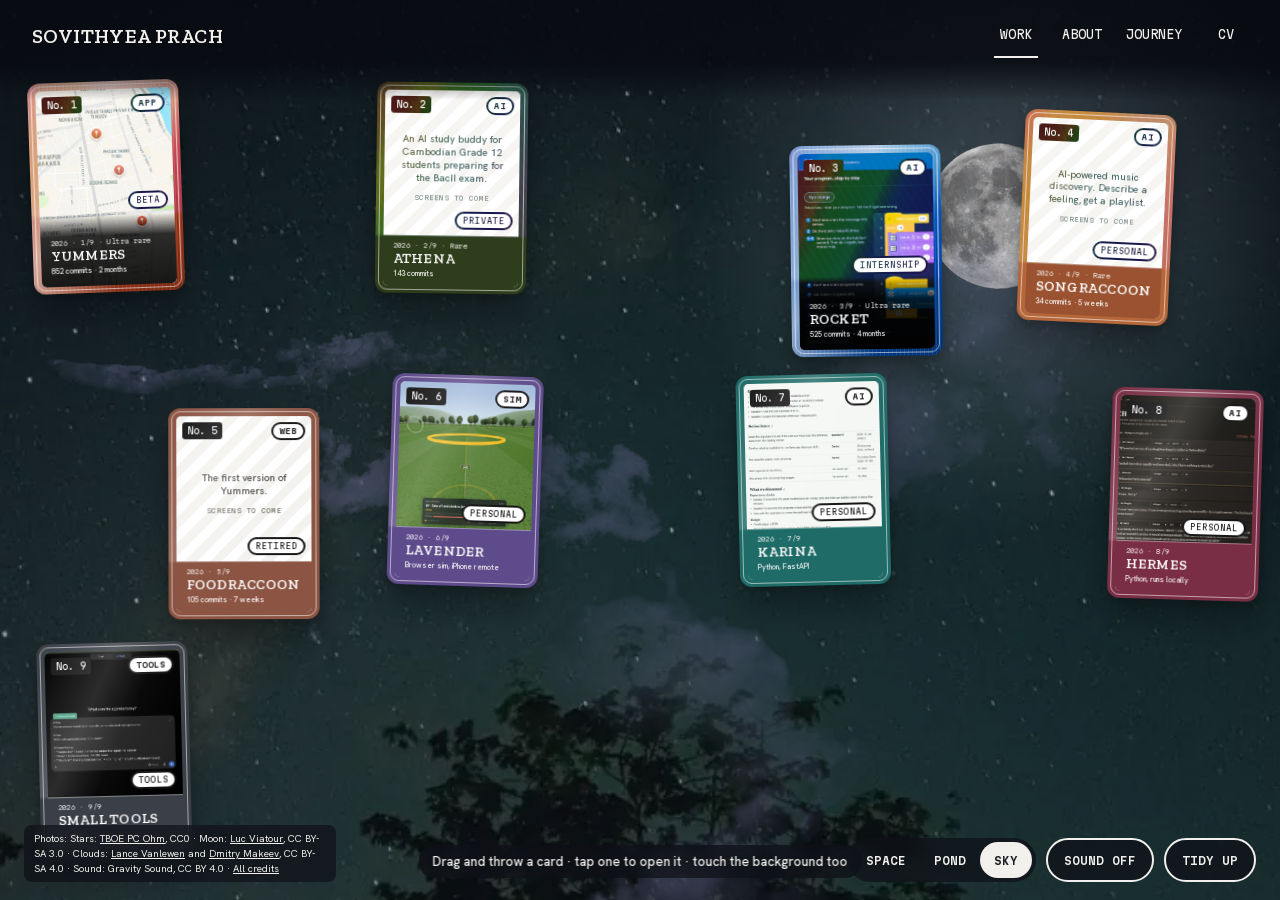
==== commit 890aafa4: "feat(pages): Journey as a map, About's So far, full top bar Vith asked for "a map of where these thi" ====
--- a/index.html
+++ b/index.html
@@ -14,7 +14,7 @@
   <canvas id="scene" aria-hidden="true"></canvas>
   <header class="top">
     <span class="slab site-name">Sovithyea Prach</span>
-    <nav aria-label="Site"><a class="mono" href="./" aria-current="page">WORK</a><a class="mono" href="about/">ABOUT</a><a class="mono" href="assets/cv.pdf" target="_blank" rel="noopener">CV</a></nav>
+    <nav aria-label="Site"><a class="mono" href="./" aria-current="page">WORK</a><a class="mono" href="about/">ABOUT</a><a class="mono" href="journey/">JOURNEY</a><a class="mono" href="assets/cv.pdf" target="_blank" rel="noopener">CV</a></nav>
   </header>
   <main>
     <h1 class="visually-hidden">Work</h1>
--- a/css/site.css
+++ b/css/site.css
@@ -295,3 +295,150 @@
   .apps { --aw: 76px; gap: 12px; }
   .apps.live { height: 560px; }
 }
+
+/* Journey (D048): a satellite map is the page; milestone cards in a hand over it, opened like the Work page's cards */
+body.page {
+  /* card colours by type (D048); project milestones keep their Work card colour. White text on each is 5.5:1 or more */
+  --t-school: #1f4e8c; --t-event: #b23a48; --t-competition: #6a3f94; --t-champion: #8a5a00; --t-study: #2f6b4f;
+  --t-move: #0f6672; --t-leader: #9c3d10; --t-teach: #566419; --t-next: #3b3f47;
+  --glass: rgb(244 242 238 / .86); --ink-paper: #141414; --edge: #000000;
+  --map-label: #ffffff; --map-halo: rgb(0 0 0 / .7); --map-building: #e9e4d8;
+}
+@media (prefers-color-scheme: dark) { body.page { --glass: rgb(17 19 24 / .82); } }
+body.journey { overflow: hidden; }
+.journey #map { position: fixed; inset: 0; cursor: grab; }
+.journey #map:active { cursor: grabbing; }
+.journey .maplibregl-ctrl-attrib { display: none; } /* credited in .map-credit */
+.glass { background: var(--glass); -webkit-backdrop-filter: blur(10px); backdrop-filter: blur(10px); }
+.journey .pin { width: 24px; height: 24px; border-radius: 50%; background: var(--c); border: 3px solid var(--paper);
+  box-shadow: 0 0 0 7px color-mix(in srgb, var(--c) 35%, transparent), 0 6px 14px rgb(0 0 0 / .35); transition: opacity .4s, background-color .4s; }
+.journey .pin.off { opacity: 0; }
+.where { position: fixed; z-index: 5; right: 24px; top: 84px; max-width: 320px; padding: 10px 14px; border-radius: 12px; font-weight: 600; transition: opacity .3s; }
+.where small, .journey .panel small { display: block; font: 600 10px "Martian Mono", ui-monospace, monospace; color: var(--sub); text-transform: uppercase; letter-spacing: .06em; }
+.where .mem { display: flex; align-items: center; gap: 5px; margin-top: 6px; font: 500 10px "Martian Mono", ui-monospace, monospace; color: var(--sub); text-transform: uppercase; }
+.where .mem i { width: 8px; height: 8px; border-radius: 50%; border: 1.5px solid var(--ink); }
+.where .mem i.on { background: var(--ink); }
+.map-credit { position: fixed; z-index: 5; right: 8px; bottom: 8px; padding: 3px 8px; border-radius: 6px; font-size: 10px; }
+.map-credit a { color: inherit; }
+
+/* the hand: the current card in front, the next two peeking behind, played cards sliding off */
+.stage { --cw: 320px; position: fixed; z-index: 30; left: max(28px, calc((100% - 1180px) / 2 + 32px)); bottom: 96px; transition: transform .6s cubic-bezier(.2, .85, .25, 1); }
+.hand { position: relative; width: var(--cw); height: calc(var(--cw) * 1.4); }
+.hand > button { position: absolute; inset: 0; padding: 0; border: 0; background: none; cursor: pointer; font: inherit; color: inherit; text-align: left; transform-style: preserve-3d;
+  transition: transform .7s cubic-bezier(.2, .85, .25, 1), opacity .5s ease, filter .5s ease; }
+.hand > button .card { width: 100%; height: 100%; }
+.hand > [data-d="0"] { z-index: 4; }
+.hand > [data-d="1"] { z-index: 3; transform: translate(26px, -18px) rotate(4deg) scale(.95); filter: brightness(.82); }
+.hand > [data-d="2"] { z-index: 2; transform: translate(50px, -34px) rotate(8deg) scale(.9); filter: brightness(.68); }
+.hand > [data-d="far"] { z-index: 1; transform: translate(60px, -40px) rotate(10deg) scale(.86); opacity: 0; }
+.hand > [data-d="past"] { z-index: 5; transform: translate(-130%, 40px) rotate(-14deg); opacity: 0; }
+.hand > [data-d]:not([data-d="0"]) { pointer-events: none; }
+.hand .card:not(.ultra) .shot, .hand .card:not(.ultra) .empty { bottom: 30%; height: 70%; }
+.hand .card:not(.ultra) .name { height: 30%; }
+.hand .card .name { font-size: calc(var(--cw) * .068); line-height: 1.02; padding: 0 14px; }
+.hand .card .set { font-size: 11px; opacity: 1; }
+.hand .card .no, .hand .card .type { top: 10px; padding: 3px 7px; font-size: 11px; }
+.hand .card .no { left: 10px; }
+.hand .card .type { right: 10px; }
+.hand .card .shot.desk { object-position: left top; }
+.hand .card .yr { position: absolute; inset: 0 0 30% 0; display: grid; place-items: center; font-size: calc(var(--cw) * .27); color: var(--ink-paper); background: var(--empty-a); }
+.hand .card .empty .mono { font-size: 11px; }
+.ctrl { display: flex; align-items: center; gap: 10px; width: max-content; margin-top: 18px; padding: 6px; border-radius: 999px; transition: opacity .3s; }
+.ctrl .count { min-width: 64px; font-size: 12px; font-weight: 600; text-align: center; }
+
+/* ultra rare cards feel 3D (D048): they lean, the art sits deeper than the name, the card shows an edge, a glare follows the light */
+.hand .card.ultra { transform: perspective(900px) rotateX(var(--rx, 0deg)) rotateY(var(--ry, 0deg)); transition: transform .25s ease-out;
+  box-shadow: 1px 1px 0 color-mix(in srgb, var(--c) 70%, var(--edge)), 2px 2px 0 color-mix(in srgb, var(--c) 62%, var(--edge)), 3px 3px 0 color-mix(in srgb, var(--c) 55%, var(--edge)),
+    4px 4px 0 color-mix(in srgb, var(--c) 48%, var(--edge)), 5px 5px 0 color-mix(in srgb, var(--c) 40%, var(--edge)), 0 30px 46px rgb(0 0 0 / .4); }
+.hand .card.ultra .shot, .hand .card.ultra .empty { transform: translate(var(--px, 0px), var(--py, 0px)) scale(1.1); transition: transform .25s ease-out; }
+.hand .card.ultra .name { transform: translate(calc(var(--px, 0px) * -.35), calc(var(--py, 0px) * -.35)); transition: transform .25s ease-out; }
+.hand .card.ultra .no, .hand .card.ultra .type { transform: translate(calc(var(--px, 0px) * -.6), calc(var(--py, 0px) * -.6)); }
+.hand .card.ultra .card-in::after { content: ""; position: absolute; inset: 0; z-index: 2; pointer-events: none; mix-blend-mode: soft-light;
+  background: radial-gradient(circle at var(--sx, 70%) var(--sy, 30%), rgb(255 255 255 / .35), transparent 45%); }
+.hand > [data-d="0"] .card.ultra:not(.hov) { animation: ultra-lean 7s ease-in-out infinite; }
+@keyframes ultra-lean {
+  0%, 100% { --rx: 4deg; --ry: -9deg; --px: 6px; --py: 3px; --sx: 85%; --sy: 20%; }
+  50% { --rx: -3deg; --ry: 9deg; --px: -6px; --py: -2px; --sx: 15%; --sy: 70%; }
+}
+@property --rx { syntax: "<angle>"; inherits: true; initial-value: 0deg; }
+@property --ry { syntax: "<angle>"; inherits: true; initial-value: 0deg; }
+@property --px { syntax: "<length>"; inherits: true; initial-value: 0px; }
+@property --py { syntax: "<length>"; inherits: true; initial-value: 0px; }
+
+.scrub { position: fixed; z-index: 6; left: 50%; bottom: 20px; translate: -50% 0; display: flex; align-items: flex-end; gap: 2px; max-width: calc(100% - 24px); padding: 6px 12px 4px; border-radius: 14px; transition: opacity .3s; }
+.scrub button { position: relative; display: grid; justify-items: center; gap: 4px; min-width: 30px; min-height: 44px; padding: 6px 0 0; border: 0; background: none; color: var(--sub); font: 600 10px "Martian Mono", ui-monospace, monospace; cursor: pointer; }
+.scrub button i { width: 3px; height: 14px; border-radius: 2px; background: currentColor; transition: height .3s, background-color .3s; }
+.scrub button[aria-current] { color: var(--ink); }
+.scrub button[aria-current] i { height: 24px; background: var(--c); }
+.scrub button span { min-height: 12px; }
+.back[hidden] { display: none; }
+.back { position: fixed; z-index: 7; left: 50%; top: 84px; translate: -50% 0; box-shadow: 0 10px 24px rgb(0 0 0 / .3); }
+.memo { position: fixed; z-index: 5; right: 24px; bottom: 96px; width: 230px; padding: 10px 12px 12px; border-radius: 14px; transition: opacity .3s; }
+.memo h2 { margin: 0; font-size: 10px; color: var(--sub); text-transform: uppercase; letter-spacing: .06em; }
+.memo ul { display: flex; gap: 8px; margin-top: 8px; list-style: none; overflow-x: auto; }
+.memo li { flex: none; width: 96px; font-size: 11px; line-height: 1.3; }
+.memo .empty, .chapter .margin .empty { display: grid; place-items: center; border-radius: 8px; color: var(--empty-ink); font-size: 9px; text-transform: uppercase;
+  background: repeating-linear-gradient(135deg, var(--empty-a) 0 9px, var(--empty-b) 9px 18px); }
+.memo .empty { aspect-ratio: 1; margin-bottom: 4px; }
+
+/* opened, like a card on the Work page: it lifts into the corner with a glow in its colour, and the chapter opens beside it */
+body.opened .stage { transform: translate(var(--ox), var(--oy)) scale(.82); }
+body.opened .hand > [data-d="0"] .card { --so: 1; box-shadow: 0 30px 50px rgb(0 0 0 / .35), 0 0 26px 2px color-mix(in srgb, var(--c) 45%, transparent); }
+body.opened :is(.hand > [data-d="1"], .hand > [data-d="2"], .ctrl, .scrub, .where, .memo, .back) { opacity: 0; pointer-events: none; }
+.journey .panel { --panel: var(--surface); --panel-top: 80px; --panel-left: calc(max(28px, (100% - 1180px) / 2 + 32px) + 300px); }
+.chapter { display: grid; grid-template-columns: 1fr 260px; gap: 36px; padding-right: 90px; }
+.chapter .big { display: block; font-size: clamp(90px, 11vw, 160px); line-height: .8; color: transparent; -webkit-text-stroke: 1.5px var(--ink); }
+.chapter .kick { margin-top: 14px; font-size: 11px; color: var(--sub); text-transform: uppercase; }
+.chapter h2 { margin-top: 18px; font-size: clamp(32px, 4vw, 56px); line-height: .95; }
+.chapter .line { max-width: 52ch; }
+.chapter .links { margin-top: 18px; }
+.chapter .rail { display: grid; align-content: start; gap: 14px; padding: 60px 0 0 20px; border-left: 1px solid var(--line); }
+.chapter .nb { display: block; min-height: 44px; padding: 8px 0; border: 0; background: none; color: var(--ink); font: 600 15px "Hanken Grotesk", system-ui, sans-serif; text-align: left; cursor: pointer; }
+.chapter .margin img { display: block; width: 100%; border-radius: 10px; }
+.chapter .margin .empty { aspect-ratio: 3 / 4; font-size: 10px; }
+
+@media (prefers-reduced-motion: reduce) {
+  .hand > button, .stage, .journey .pin, .hand .card.ultra, .hand .card.ultra .shot, .hand .card.ultra .empty, .hand .card.ultra .name { transition: none; }
+  .hand > [data-d="0"] .card.ultra:not(.hov) { animation: none; }
+}
+@media (max-width: 760px) {
+  .stage { --cw: 210px; left: 50%; bottom: 112px; margin-left: -118px; }
+  .ctrl { margin: 14px auto 0; }
+  .where { left: 12px; right: auto; top: 64px; max-width: calc(100% - 24px); }
+  .map-credit { left: 6px; right: 6px; bottom: 4px; padding: 2px 6px; font-size: 9px; text-align: center; }
+  .scrub { bottom: 46px; padding: 4px 6px; }
+  .scrub button { min-width: 18px; }
+  .scrub button span { display: none; }
+  .scrub button[aria-current] span { display: block; position: absolute; top: -14px; }
+  .memo { display: none; }
+  .back { top: auto; bottom: 410px; }
+  .journey .panel { --panel-top: 52vh; --panel-left: 0; }
+  .chapter { grid-template-columns: 1fr; padding-right: 0; }
+  .chapter .rail { padding: 0; border: 0; }
+}
+
+/* small phones: the name and four links share one line */
+@media (max-width: 420px) {
+  .top { padding: 0 10px 0 14px; }
+  .top .site-name { font-size: 15px; white-space: nowrap; }
+  .top nav, .page .top nav { gap: 0; }
+  .top nav a { padding: 0 5px; font-size: 11px; }
+}
+
+/* About's "So far": five Journey cards fanned out, each opening Journey at its milestone (D048) */
+.beyond a { display: inline-flex; align-items: center; min-height: 44px; margin-top: 4px; font: 600 11px "Martian Mono", ui-monospace, monospace; text-transform: uppercase; color: var(--ink-paper); }
+.fan { display: flex; justify-content: center; padding: 28px 0 8px; list-style: none; }
+.fan li { margin: 0 -14px; transform: rotate(var(--r)) translateY(var(--y)); transition: transform .25s cubic-bezier(.3, 1.4, .5, 1); }
+.fan li:hover, .fan li:focus-within { z-index: 2; transform: rotate(0) translateY(-18px); }
+.fan .card { --cw: 186px; text-decoration: none; }
+.fan .card .name { height: 36%; padding: 0 9px; font-size: 12px; line-height: 1.05; }
+.fan .card:not(.ultra) .shot, .fan .card .empty { bottom: 36%; height: 64%; }
+.fan .card .set { font-size: 9px; opacity: 1; }
+.fan .card .empty .mono { font-size: 9px; }
+.fan-foot { display: flex; justify-content: center; margin-top: 26px; }
+@media (prefers-reduced-motion: reduce) { .fan li { transition: none; } }
+@media (max-width: 960px) {
+  .fan { justify-content: flex-start; overflow-x: auto; scroll-snap-type: x mandatory; margin: 0 -16px; padding: 24px 16px 16px; }
+  .fan li { flex: none; margin: 0 6px; transform: none; scroll-snap-align: center; }
+  .fan li:hover, .fan li:focus-within { transform: none; }
+}
